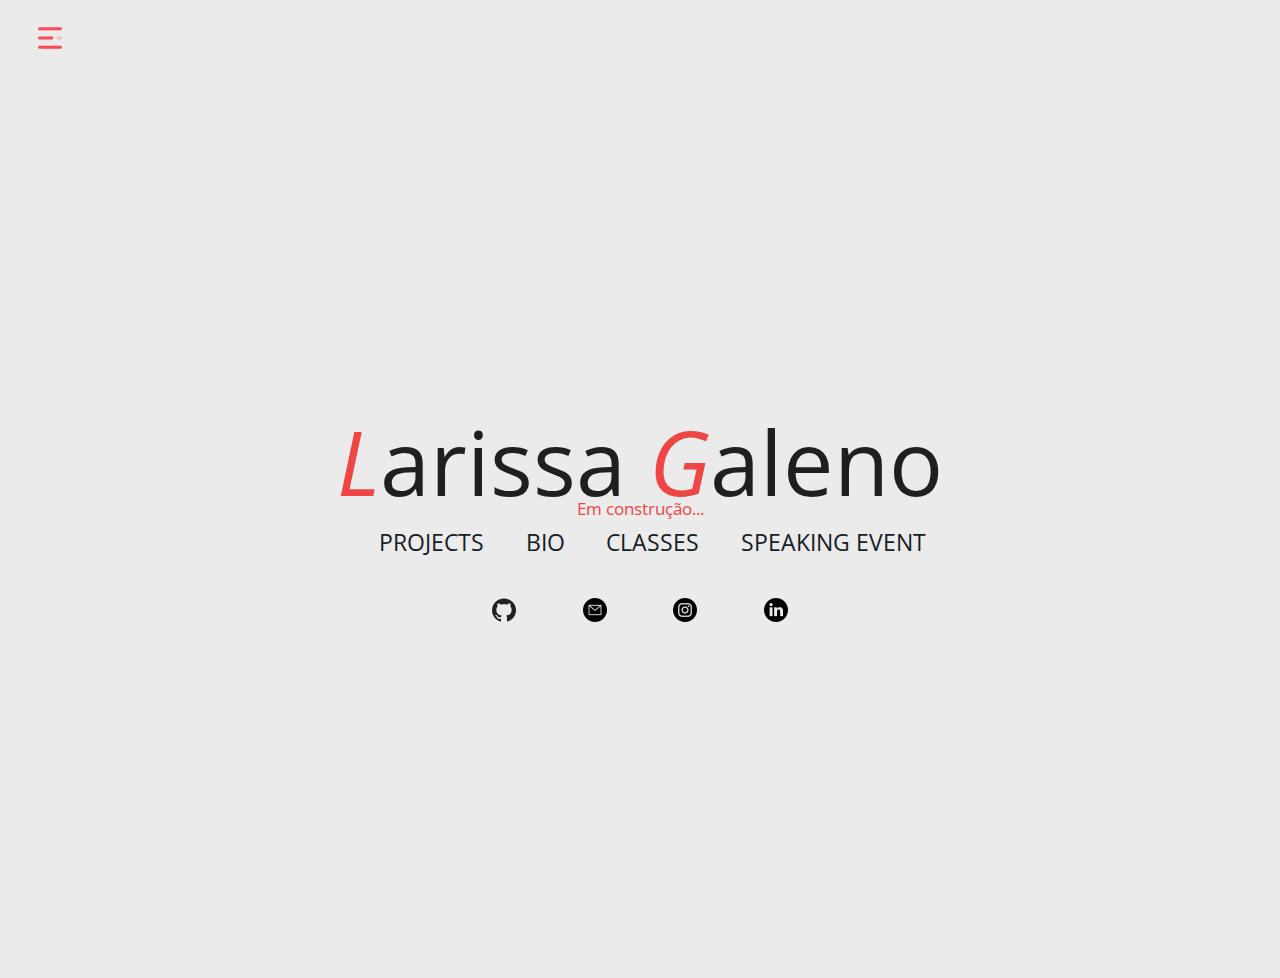
==== index.html @ 9fa6c516 "+ sidenav" ====
<!DOCTYPE html>
<html>
    <head>
        <!--Import Google Icon Font-->
        <link href="https://fonts.googleapis.com/icon?family=Material+Icons" rel="stylesheet">
        <!-- Import google Open Sans Condensed Font -->
        <link href="https://fonts.googleapis.com/css?family=Open+Sans+Condensed:300&display=swap" rel="stylesheet">
        <!--Import materialize.css-->
        <link type="text/css" rel="stylesheet" href="materialize/css/materialize.min.css"  media="screen,projection"/>

        <!-- importing styles -->
        <link type="text/css" rel="stylesheet" href="style.css"  media="screen,projection"/>
        <link type="text/css" rel="stylesheet" href="index-style.css"  media="screen,projection"/>

        <!--Let browser know website is optimized for mobile-->
        <meta name="viewport" content="width=device-width, initial-scale=1.0"/>
    </head>

    <body>

        <div class='row'>
            <!-- SIDENAV -->
            <ul id="slide-out" class="sidenav">
                <li><div id='menu' class="right">
                    <span style='color:#EF4545; font-style: italic;'>M</span>enu <span style='color:#EF4545; font-style: italic;'>
                </div></li>
                <div id='nav'>
                    <li><a class="waves-effect" href="projects/projects.html">PROJECTS</a></li>
                    <li><div class="divider"></div></li>
                    <li><a class="waves-effect" href="bio/bio.html">BIO</a></li>
                    <li><div class="divider"></div></li>
                    <li><a class="waves-effect" href="classes/classes.html">CLASSES</a></li>
                    <li><div class="divider"></div></li>
                    <li><a class="waves-effect" href="speaking-event/speaking-event.html">SPEAKING EVENT</a></li>
                </div>
                <div id='rectangle'>
                    <a href='https://github.com/lagaleno' target='_blank'><img src='images/icon/github_white.png' alt='github'></a>

                    <a href='mailto: galeno@dcc.ufrj.br' target='_blank'><img id='social-media' src='images/icon/mail_white.png' alt='mail'></a>

                    <a href='https://www.instagram.com/lagaleno' target='_blank'><img id='social-media' src='images/icon/instagram_white.png' alt='instagram'></a>

                    <a href='https://www.linkedin.com/in/larissa-galeno-42022014a/' target='_blank'><img id='social-media' src='images/icon/linkedin_white.png' alt='linkedin'></a>
                </div>

            </ul>
            <a href="#" data-target="slide-out" class="sidenav-trigger"><img class="sidenav-img" src='images/icon/menu.png'></a>
            <!-- END SIDENAV -->

        </div>



        <div class="valign-wrapper" style="width:100%;height:100%;position: absolute;">
             <div class="valign" style="width:100%;">
                <div class='row'>
                    <div class="center-align"><h1 id='myname'> <span style='color:#EF4545; font-style: italic;'>L</span>arissa <span style='color:#EF4545; font-style: italic;'>G</span>aleno</h1>
                        <h6> Em construção... </h6>
                    </div>
                    <div class='center-align col s12 m12 l12'>
                        <ul id='horizonal-menu'>
                          <li id='horizonal-menu' ><a href="projects/projects.html">PROJECTS</a></li>
                          <li id='horizonal-menu' ><a href="bio/bio.html">BIO</a></li>
                          <li id='horizonal-menu' ><a href="classes/classes.html">CLASSES</a></li>
                          <li id='horizonal-menu'><a href="speaking-event/speaking-event.html">SPEAKING EVENT</a></li>
                        </ul>
                    </div>

                    <div class='center-align col s12 m12 l12'>
                        <a href='https://github.com/lagaleno' target='_blank'><img src='images/icon/github.png' alt='github'></a>

                        <a href='mailto: galeno@dcc.ufrj.br' target='_blank'><img id='social-media' src='images/icon/mail.png' alt='mail'></a>

                        <a href='https://www.instagram.com/lagaleno' target='_blank'><img id='social-media' src='images/icon/instagram.png' alt='instagram'></a>

                        <a href='https://www.linkedin.com/in/larissa-galeno-42022014a/' target='_blank'><img id='social-media' src='images/icon/linkedin.png' alt='linkedin'></a>
                    </div>

                </div>
            </div>
        </div>



        <!-- jQuery -->
        <script
            src="https://code.jquery.com/jquery-3.4.1.min.js"
            integrity="sha256-CSXorXvZcTkaix6Yvo6HppcZGetbYMGWSFlBw8HfCJo="
            crossorigin="anonymous">
        </script>
        <!--JavaScript at end of body for optimized loading-->
        <script type="text/javascript" src="materialize/js/materialize.min.js"></script>
        <script type="text/javascript" src="sidenav.js"></script>

    
    </body>

</html>
---- style.css ----
/* css that apply to all pages */

/* ----- TAGs ---- */
body {
	background-color: #EBEBEB;
	font-family: 'Open Sans Condensed', sans-serif; 
}


/* ----- IDs ----- */

#menu {
	font-size: 3em;
	margin-right: 5%;
	padding-top: 10%
}

#nav {
	padding-top: 40%;
}

#rectangle {
	width: 300px;
	height:50px;
	background-color: #EF4545;
	padding-left: 25%;
	padding-top: 2%;
	margin-top: 131%;

}
/* ------ CLASSES ----- */

.sidenav-img {
	margin-left: 3%;
	margin-top: 2%;
}

.sidenav {
	font-family: 'Open Sans Condensed', sans-serif;
}
---- index-style.css ----
/* css that are only used in index page */


/* ----- TAGS ---- */
h1 {
	line-height: 30%;
}

h6 {
	color: #EF4545;
}

ul {
  list-style-type: none;
  margin: 0;
  padding: 0;
  margin-top: 2%;
}


a {
	color: #152026;
	font-size: 1.5em;
}

a:hover {
	color: #EF4545;
}

/* ---- IDs ---- */
#myname {
	font-size: 6em;
}

#social-media {
	margin-top: 3%;
	margin-left: 5%;
}

#horizonal-menu {
  	display: inline;
	margin-left: 2%;
	margin-right: 1%;
}
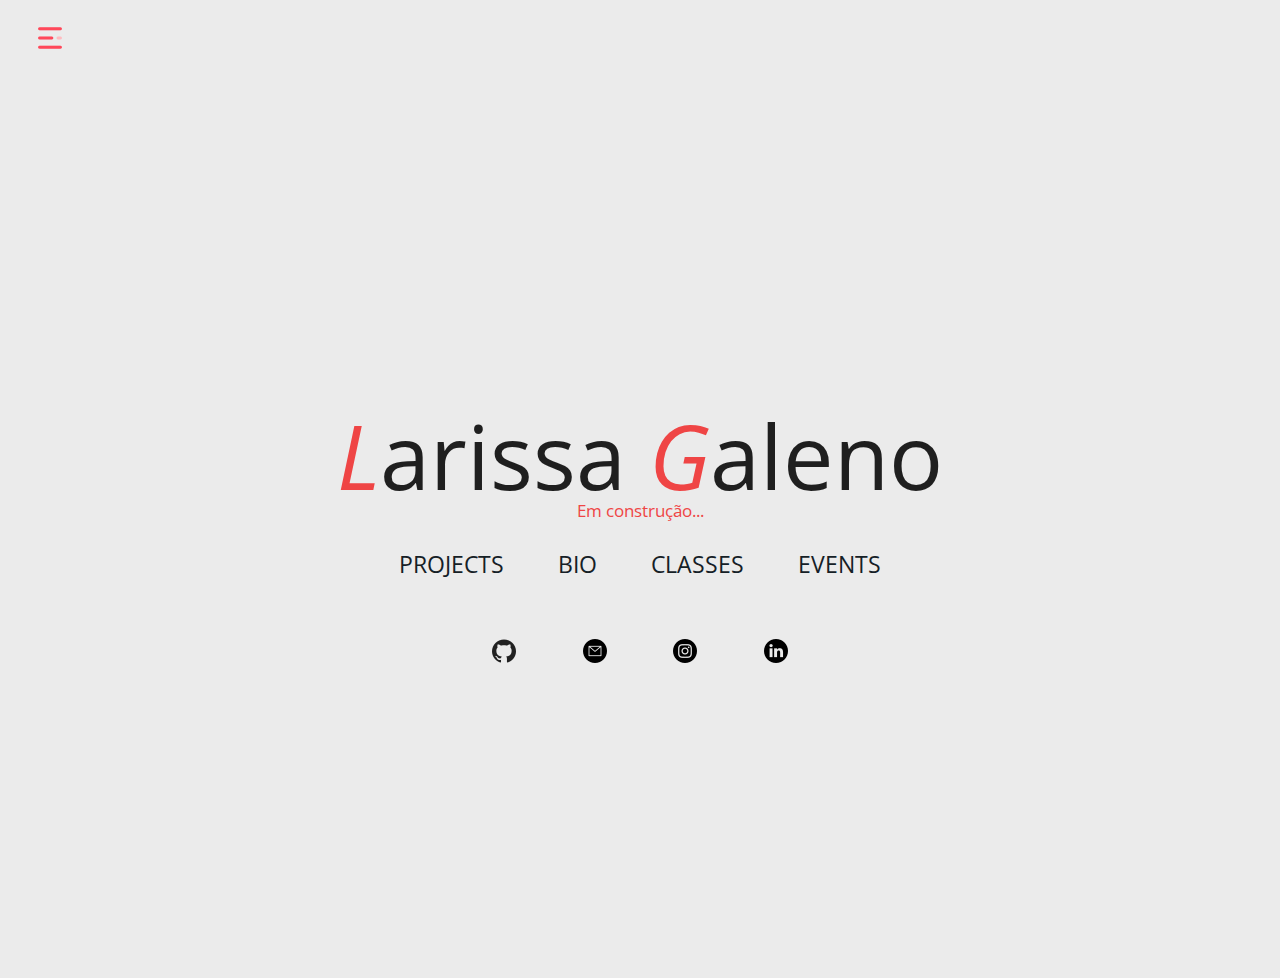
==== commit 7d37465e: "# responsividade de index; * nome das páginas" ====
--- a/index.html
+++ b/index.html
@@ -31,8 +31,9 @@
                     <li><div class="divider"></div></li>
                     <li><a class="waves-effect" href="classes/classes.html">CLASSES</a></li>
                     <li><div class="divider"></div></li>
-                    <li><a class="waves-effect" href="speaking-event/speaking-event.html">SPEAKING EVENT</a></li>
+                    <li><a class="waves-effect" href="events/events.html">EVENTS</a></li>
                 </div>
+                <!--
                 <div id='rectangle'>
                     <a href='https://github.com/lagaleno' target='_blank'><img src='images/icon/github_white.png' alt='github'></a>
 
@@ -42,7 +43,7 @@
 
                     <a href='https://www.linkedin.com/in/larissa-galeno-42022014a/' target='_blank'><img id='social-media' src='images/icon/linkedin_white.png' alt='linkedin'></a>
                 </div>
-
+                -->
             </ul>
             <a href="#" data-target="slide-out" class="sidenav-trigger"><img class="sidenav-img" src='images/icon/menu.png'></a>
             <!-- END SIDENAV -->
@@ -52,21 +53,30 @@
 
 
         <div class="valign-wrapper" style="width:100%;height:100%;position: absolute;">
-             <div class="valign" style="width:100%;">
-                <div class='row'>
-                    <div class="center-align"><h1 id='myname'> <span style='color:#EF4545; font-style: italic;'>L</span>arissa <span style='color:#EF4545; font-style: italic;'>G</span>aleno</h1>
-                        <h6> Em construção... </h6>
+            <div class="valign" style="width:100%;">
+                <div class='row center-align'>
+                    <div>
+                        <h1 class='flow-text' id='myname'> 
+                            <span style='color:#EF4545; font-style: italic;'>L</span>arissa <span style='color:#EF4545; font-style: italic;'>G</span>aleno
+                        </h1>
                     </div>
-                    <div class='center-align col s12 m12 l12'>
+                </div>
+                <div class='row center-align' id='username'>
+                    <h6 class='col s12'> Em construção... </h6>
+                </div>
+
+                <div class='row center-align'>
+                    <div class='col s12 m12 l12'>
                         <ul id='horizonal-menu'>
                           <li id='horizonal-menu' ><a href="projects/projects.html">PROJECTS</a></li>
                           <li id='horizonal-menu' ><a href="bio/bio.html">BIO</a></li>
                           <li id='horizonal-menu' ><a href="classes/classes.html">CLASSES</a></li>
-                          <li id='horizonal-menu'><a href="speaking-event/speaking-event.html">SPEAKING EVENT</a></li>
+                          <li id='horizonal-menu'><a href="events/events.html">EVENTS</a></li>
                         </ul>
                     </div>
-
-                    <div class='center-align col s12 m12 l12'>
+                </div>
+                <div class='row center-align'>
+                    <div class='col s12 m12 l12'>
                         <a href='https://github.com/lagaleno' target='_blank'><img src='images/icon/github.png' alt='github'></a>
 
                         <a href='mailto: galeno@dcc.ufrj.br' target='_blank'><img id='social-media' src='images/icon/mail.png' alt='mail'></a>
@@ -75,7 +85,6 @@
 
                         <a href='https://www.linkedin.com/in/larissa-galeno-42022014a/' target='_blank'><img id='social-media' src='images/icon/linkedin.png' alt='linkedin'></a>
                     </div>
-
                 </div>
             </div>
         </div>
--- a/style.css
+++ b/style.css
@@ -19,15 +19,18 @@
 	padding-top: 40%;
 }
 
+/*
 #rectangle {
 	width: 300px;
 	height:50px;
 	background-color: #EF4545;
 	padding-left: 25%;
 	padding-top: 2%;
-	margin-top: 131%;
+	margin-top: 100%;
 
 }
+*/
+
 /* ------ CLASSES ----- */
 
 .sidenav-img {
--- a/index-style.css
+++ b/index-style.css
@@ -2,12 +2,11 @@
 
 
 /* ----- TAGS ---- */
-h1 {
-	line-height: 30%;
-}
+
 
 h6 {
 	color: #EF4545;
+
 }
 
 ul {
@@ -40,5 +39,9 @@
 #horizonal-menu {
   	display: inline;
 	margin-left: 2%;
-	margin-right: 1%;
+	margin-right: 2%;
 }
+
+#username {
+	margin-top: -60px; 
+}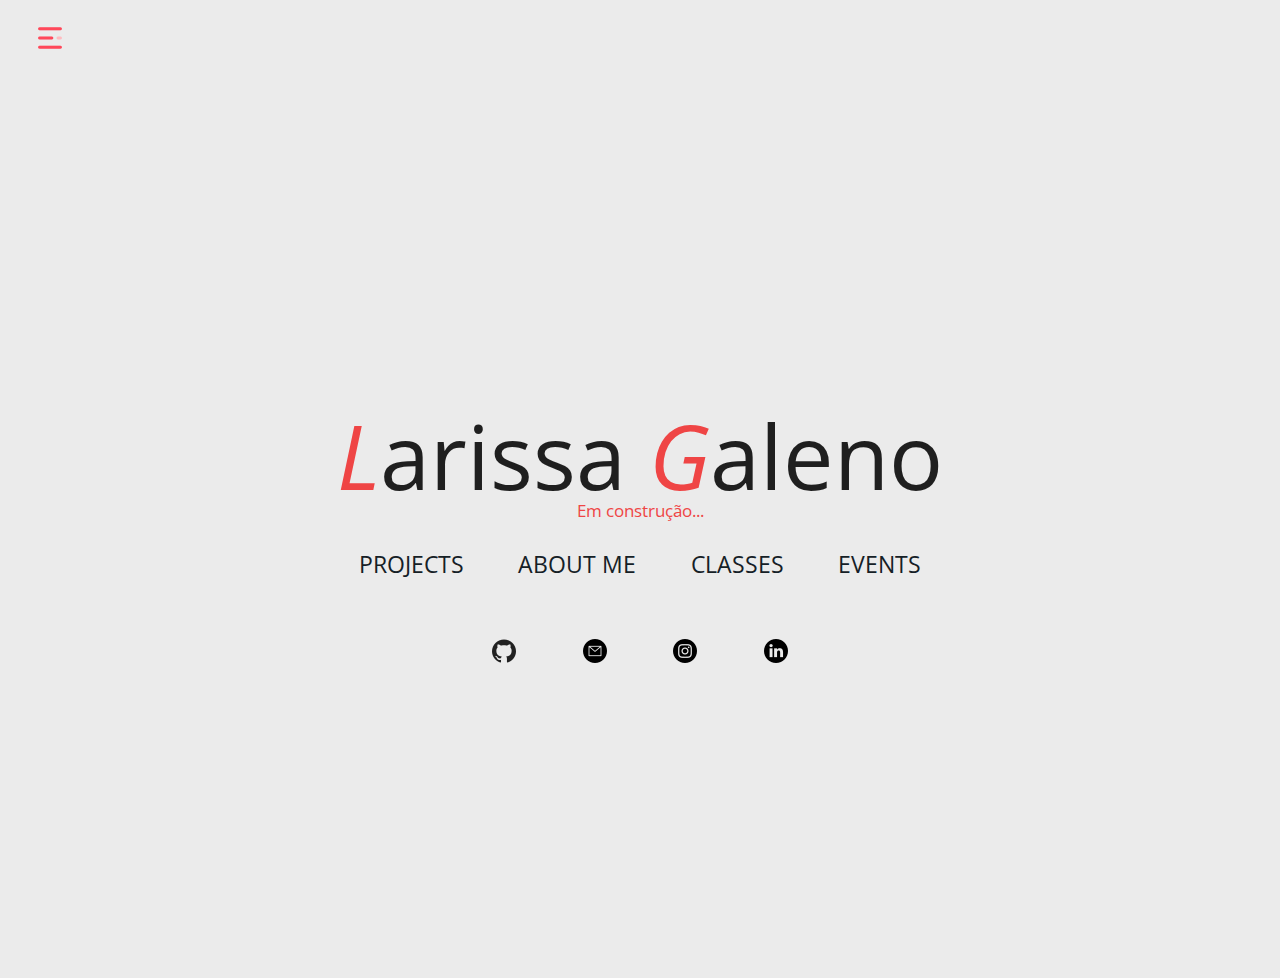
==== commit afe7c029: "- bio; + about me; + abput me layout and image; *sidenav" ====
--- a/index.html
+++ b/index.html
@@ -25,9 +25,11 @@
                     <span style='color:#EF4545; font-style: italic;'>M</span>enu <span style='color:#EF4545; font-style: italic;'>
                 </div></li>
                 <div id='nav'>
+                    <li><a class="waves-effect" href="index.html">HOME</a></li>
+                    <li><div class="divider"></div></li>
                     <li><a class="waves-effect" href="projects/projects.html">PROJECTS</a></li>
                     <li><div class="divider"></div></li>
-                    <li><a class="waves-effect" href="bio/bio.html">BIO</a></li>
+                    <li><a class="waves-effect" href="aboutme/aboutme.html">ABOUT ME</a></li>
                     <li><div class="divider"></div></li>
                     <li><a class="waves-effect" href="classes/classes.html">CLASSES</a></li>
                     <li><div class="divider"></div></li>
@@ -68,10 +70,10 @@
                 <div class='row center-align'>
                     <div class='col s12 m12 l12'>
                         <ul id='horizonal-menu'>
-                          <li id='horizonal-menu' ><a href="projects/projects.html">PROJECTS</a></li>
-                          <li id='horizonal-menu' ><a href="bio/bio.html">BIO</a></li>
-                          <li id='horizonal-menu' ><a href="classes/classes.html">CLASSES</a></li>
-                          <li id='horizonal-menu'><a href="events/events.html">EVENTS</a></li>
+                            <li id='horizonal-menu' ><a href="projects/projects.html">PROJECTS</a></li>
+                            <li id='horizonal-menu' ><a href="aboutme/aboutme.html">ABOUT ME</a></li>
+                            <li id='horizonal-menu' ><a href="classes/classes.html">CLASSES</a></li>
+                            <li id='horizonal-menu'><a href="events/events.html">EVENTS</a></li>
                         </ul>
                     </div>
                 </div>
--- a/style.css
+++ b/style.css
@@ -5,6 +5,12 @@
 	background-color: #EBEBEB;
 	font-family: 'Open Sans Condensed', sans-serif; 
 }
+
+h2 {
+	font-size: 2.5em;
+	margin-bottom: -10px;
+}
+
 
 
 /* ----- IDs ----- */
@@ -17,6 +23,15 @@
 
 #nav {
 	padding-top: 40%;
+}
+
+#title {
+	font-size: 4em;
+}
+
+#subtext {
+	margin-top: -65px;
+	color:#EF4545;
 }
 
 /*
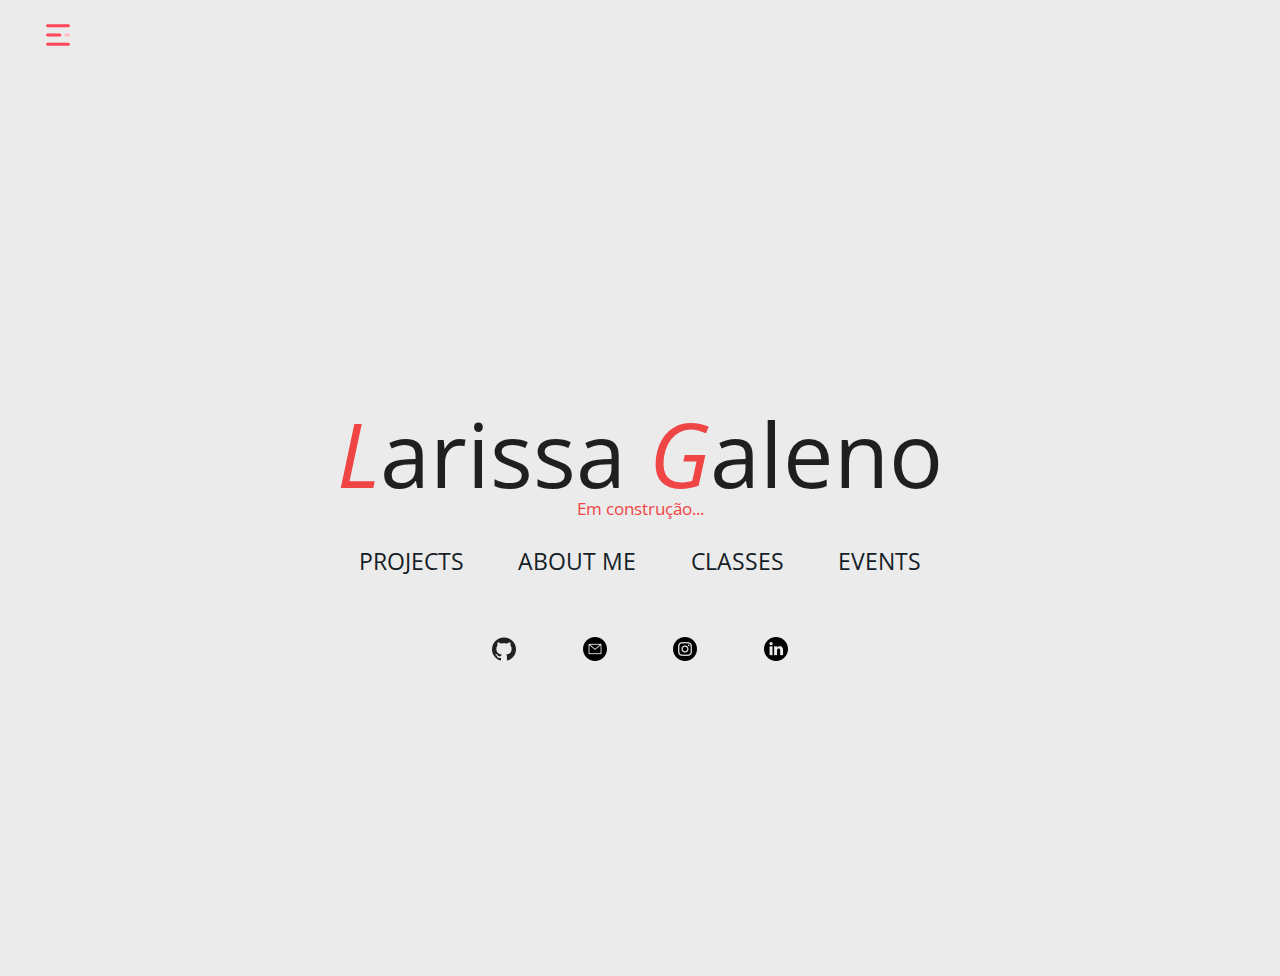
==== commit a646f812: "* index head; * layout PC e mobile de events" ====
--- a/index.html
+++ b/index.html
@@ -1,6 +1,8 @@
 <!DOCTYPE html>
 <html>
     <head>
+
+        <title> Home </title>
         <!--Import Google Icon Font-->
         <link href="https://fonts.googleapis.com/icon?family=Material+Icons" rel="stylesheet">
         <!-- Import google Open Sans Condensed Font -->
@@ -19,37 +21,38 @@
     <body>
 
         <div class='row'>
-            <!-- SIDENAV -->
-            <ul id="slide-out" class="sidenav">
-                <li><div id='menu' class="right">
-                    <span style='color:#EF4545; font-style: italic;'>M</span>enu <span style='color:#EF4545; font-style: italic;'>
-                </div></li>
-                <div id='nav'>
-                    <li><a class="waves-effect" href="index.html">HOME</a></li>
-                    <li><div class="divider"></div></li>
-                    <li><a class="waves-effect" href="projects/projects.html">PROJECTS</a></li>
-                    <li><div class="divider"></div></li>
-                    <li><a class="waves-effect" href="aboutme/aboutme.html">ABOUT ME</a></li>
-                    <li><div class="divider"></div></li>
-                    <li><a class="waves-effect" href="classes/classes.html">CLASSES</a></li>
-                    <li><div class="divider"></div></li>
-                    <li><a class="waves-effect" href="events/events.html">EVENTS</a></li>
-                </div>
-                <!--
-                <div id='rectangle'>
-                    <a href='https://github.com/lagaleno' target='_blank'><img src='images/icon/github_white.png' alt='github'></a>
+            <div class='col s11'>
+                <!-- SIDENAV -->
+                <ul id="slide-out" class="sidenav">
+                    <li><div id='menu' class="right">
+                        <span style='color:#EF4545; font-style: italic;'>M</span>enu <span style='color:#EF4545; font-style: italic;'>
+                    </div></li>
+                    <div id='nav'>
+                        <li><a class="waves-effect" href="index.html">HOME</a></li>
+                        <li><div class="divider"></div></li>
+                        <li><a class="waves-effect" href="projects/projects.html">PROJECTS</a></li>
+                        <li><div class="divider"></div></li>
+                        <li><a class="waves-effect" href="aboutme/aboutme.html">ABOUT ME</a></li>
+                        <li><div class="divider"></div></li>
+                        <li><a class="waves-effect" href="classes/classes.html">CLASSES</a></li>
+                        <li><div class="divider"></div></li>
+                        <li><a class="waves-effect" href="events/events.html">EVENTS</a></li>
+                    </div>
+                    <!--
+                    <div id='rectangle'>
+                        <a href='https://github.com/lagaleno' target='_blank'><img src='images/icon/github_white.png' alt='github'></a>
 
-                    <a href='mailto: galeno@dcc.ufrj.br' target='_blank'><img id='social-media' src='images/icon/mail_white.png' alt='mail'></a>
+                        <a href='mailto: galeno@dcc.ufrj.br' target='_blank'><img id='social-media' src='images/icon/mail_white.png' alt='mail'></a>
 
-                    <a href='https://www.instagram.com/lagaleno' target='_blank'><img id='social-media' src='images/icon/instagram_white.png' alt='instagram'></a>
+                        <a href='https://www.instagram.com/lagaleno' target='_blank'><img id='social-media' src='images/icon/instagram_white.png' alt='instagram'></a>
 
-                    <a href='https://www.linkedin.com/in/larissa-galeno-42022014a/' target='_blank'><img id='social-media' src='images/icon/linkedin_white.png' alt='linkedin'></a>
-                </div>
-                -->
-            </ul>
-            <a href="#" data-target="slide-out" class="sidenav-trigger"><img class="sidenav-img" src='images/icon/menu.png'></a>
-            <!-- END SIDENAV -->
-
+                        <a href='https://www.linkedin.com/in/larissa-galeno-42022014a/' target='_blank'><img id='social-media' src='images/icon/linkedin_white.png' alt='linkedin'></a>
+                    </div>
+                    -->
+                </ul>
+                <a href="#" data-target="slide-out" class="sidenav-trigger"><img class="sidenav-img" src='images/icon/menu.png'></a>
+                <!-- END SIDENAV -->
+            </div>
         </div>
 
 
--- a/index-style.css
+++ b/index-style.css
@@ -44,4 +44,9 @@
 
 #username {
 	margin-top: -60px; 
+}
+
+#teste {
+	margin-top: 2%;
+
 }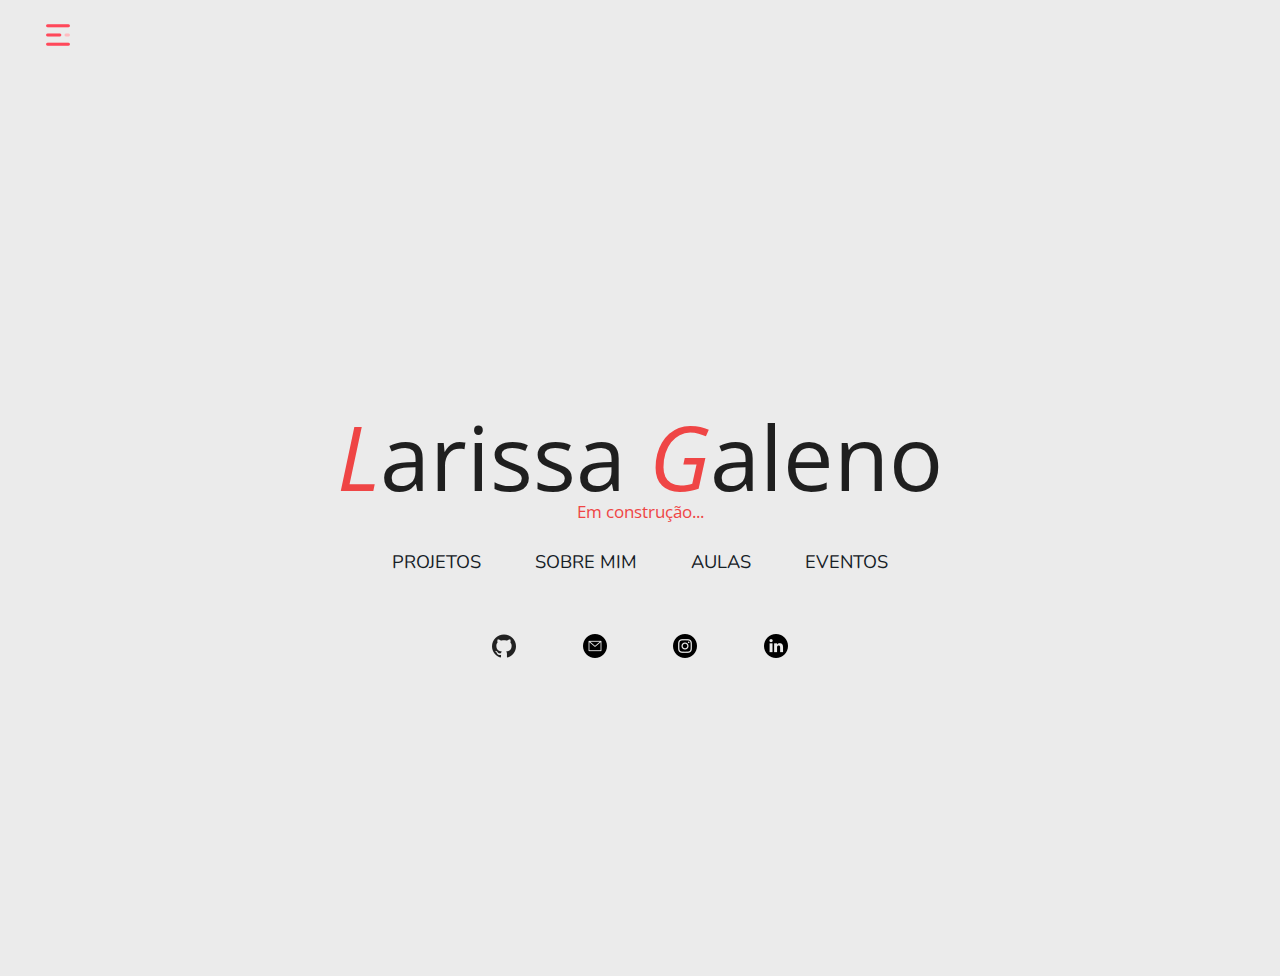
==== commit 1f9e3159: "* fonte (texto com Nuninto); * navegação em port; layhout da pagina classes" ====
--- a/index.html
+++ b/index.html
@@ -5,8 +5,10 @@
         <title> Home </title>
         <!--Import Google Icon Font-->
         <link href="https://fonts.googleapis.com/icon?family=Material+Icons" rel="stylesheet">
-        <!-- Import google Open Sans Condensed Font -->
+        <!-- Import google Font -->
         <link href="https://fonts.googleapis.com/css?family=Open+Sans+Condensed:300&display=swap" rel="stylesheet">
+        <link href="https://fonts.googleapis.com/css2?family=Nunito:ital,wght@0,200;1,300&display=swap" rel="stylesheet">
+
         <!--Import materialize.css-->
         <link type="text/css" rel="stylesheet" href="materialize/css/materialize.min.css"  media="screen,projection"/>
 
@@ -28,15 +30,15 @@
                         <span style='color:#EF4545; font-style: italic;'>M</span>enu <span style='color:#EF4545; font-style: italic;'>
                     </div></li>
                     <div id='nav'>
-                        <li><a class="waves-effect" href="index.html">HOME</a></li>
+                        <li><a class="waves-effect" href="index.html">INICIO</a></li>
                         <li><div class="divider"></div></li>
-                        <li><a class="waves-effect" href="projects/projects.html">PROJECTS</a></li>
+                        <li><a class="waves-effect" href="projects/projects.html">PROJETOS</a></li>
                         <li><div class="divider"></div></li>
-                        <li><a class="waves-effect" href="aboutme/aboutme.html">ABOUT ME</a></li>
+                        <li><a class="waves-effect" href="aboutme/aboutme.html">SOBRE MIM</a></li>
                         <li><div class="divider"></div></li>
-                        <li><a class="waves-effect" href="classes/classes.html">CLASSES</a></li>
+                        <li><a class="waves-effect" href="classes/classes.html">AULAS</a></li>
                         <li><div class="divider"></div></li>
-                        <li><a class="waves-effect" href="events/events.html">EVENTS</a></li>
+                        <li><a class="waves-effect" href="events/events.html">EVENTOS</a></li>
                     </div>
                     <!--
                     <div id='rectangle'>
@@ -73,10 +75,10 @@
                 <div class='row center-align'>
                     <div class='col s12 m12 l12'>
                         <ul id='horizonal-menu'>
-                            <li id='horizonal-menu' ><a href="projects/projects.html">PROJECTS</a></li>
-                            <li id='horizonal-menu' ><a href="aboutme/aboutme.html">ABOUT ME</a></li>
-                            <li id='horizonal-menu' ><a href="classes/classes.html">CLASSES</a></li>
-                            <li id='horizonal-menu'><a href="events/events.html">EVENTS</a></li>
+                            <li id='horizonal-menu' ><a href="projects/projects.html">PROJETOS</a></li>
+                            <li id='horizonal-menu' ><a href="aboutme/aboutme.html">SOBRE MIM</a></li>
+                            <li id='horizonal-menu' ><a href="classes/classes.html">AULAS</a></li>
+                            <li id='horizonal-menu'><a href="events/events.html">EVENTOS</a></li>
                         </ul>
                     </div>
                 </div>
--- a/style.css
+++ b/style.css
@@ -11,14 +11,22 @@
 	margin-bottom: -10px;
 }
 
+p {
+	font-family: 'Nunito', sans-serif;
+}
+
+li {
+	font-family: 'Nunito', sans-serif
+}
 
 
 /* ----- IDs ----- */
 
 #menu {
+	font-family: 'Open Sans Condensed', sans-serif;
 	font-size: 3em;
 	margin-right: 5%;
-	padding-top: 10%
+	padding-top: 10%;
 }
 
 #nav {
--- a/index-style.css
+++ b/index-style.css
@@ -37,6 +37,7 @@
 }
 
 #horizonal-menu {
+	font-size: 0.9em;
   	display: inline;
 	margin-left: 2%;
 	margin-right: 2%;
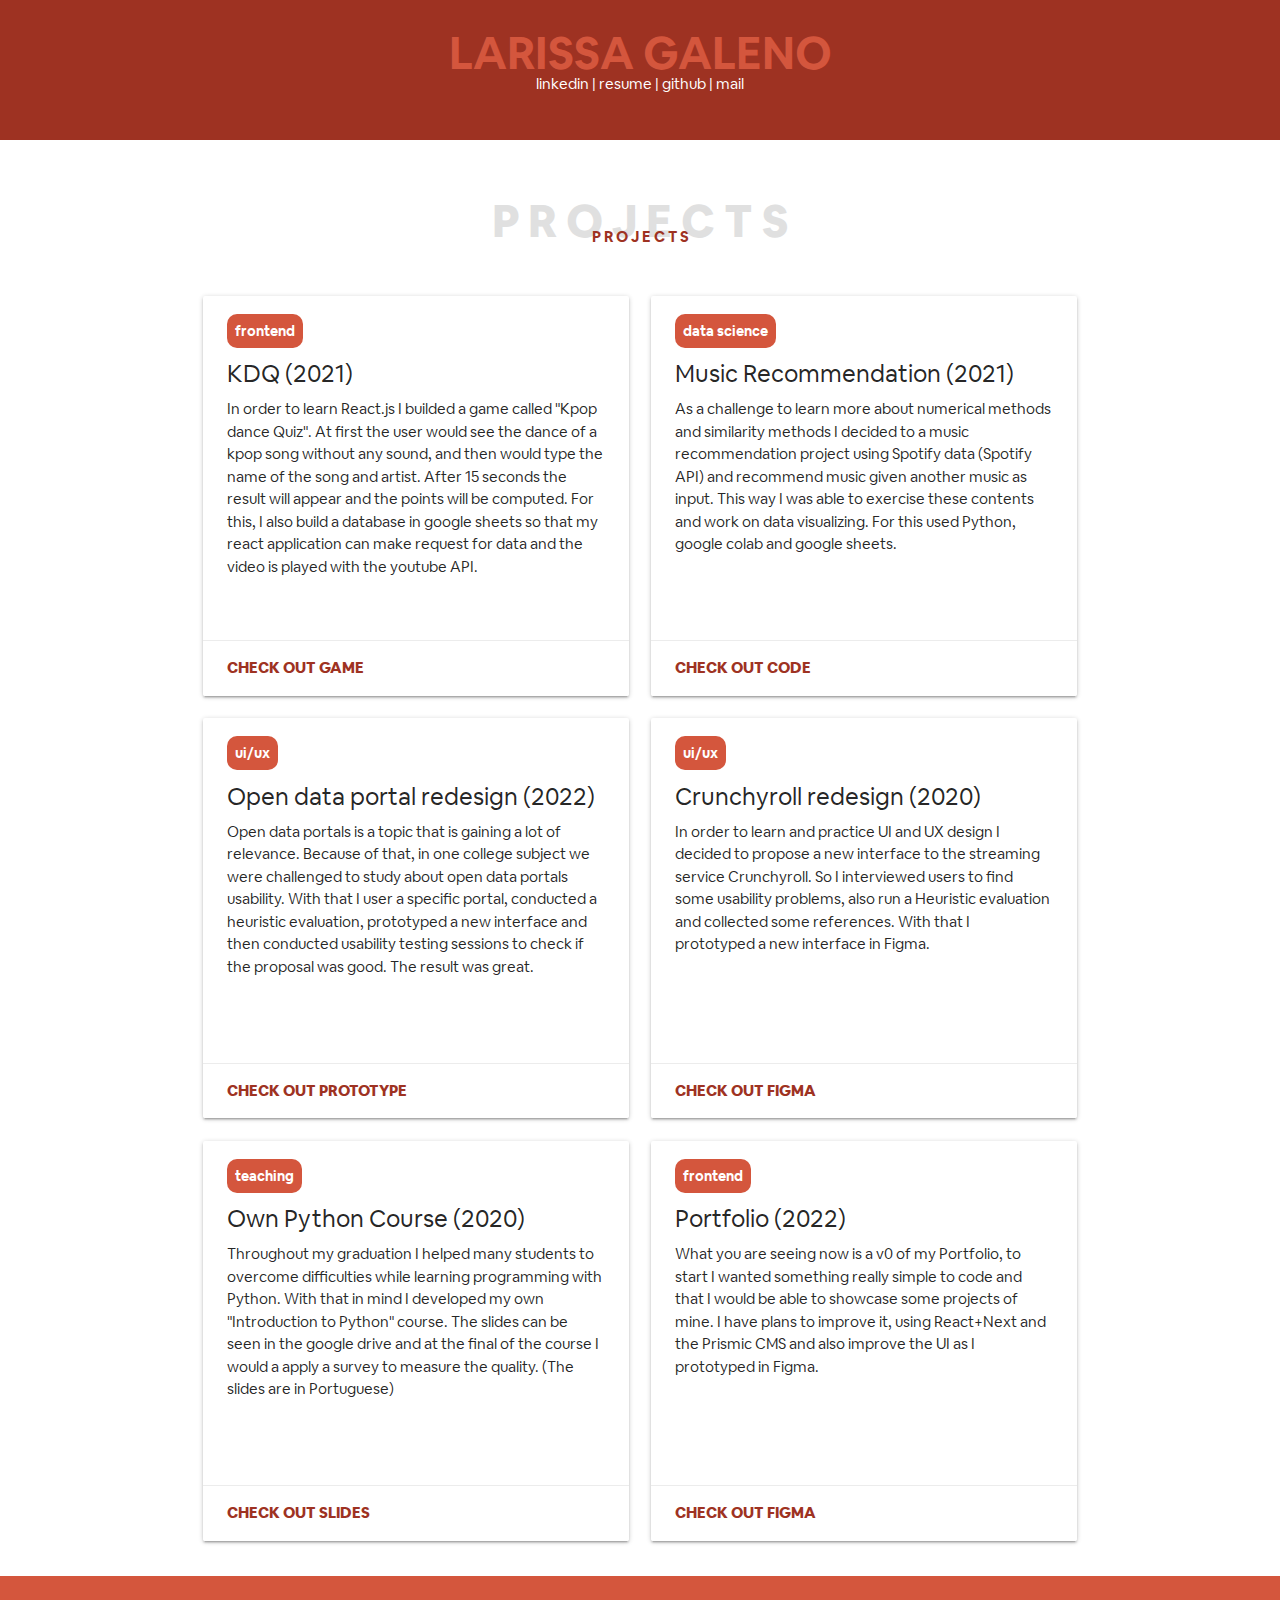
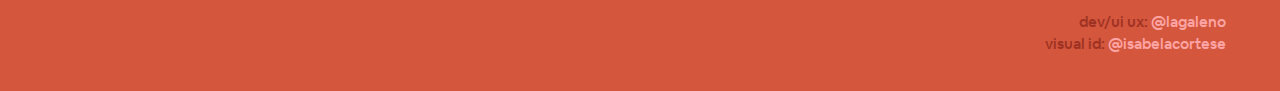
==== commit 92cdaede: "updating to ver0" ====
--- a/index.html
+++ b/index.html
@@ -1,114 +1,53 @@
 <!DOCTYPE html>
 <html>
     <head>
-
-        <title> Home </title>
         <!--Import Google Icon Font-->
         <link href="https://fonts.googleapis.com/icon?family=Material+Icons" rel="stylesheet">
-        <!-- Import google Font -->
-        <link href="https://fonts.googleapis.com/css?family=Open+Sans+Condensed:300&display=swap" rel="stylesheet">
-        <link href="https://fonts.googleapis.com/css2?family=Nunito:ital,wght@0,200;1,300&display=swap" rel="stylesheet">
-
         <!--Import materialize.css-->
-        <link type="text/css" rel="stylesheet" href="materialize/css/materialize.min.css"  media="screen,projection"/>
-
-        <!-- importing styles -->
-        <link type="text/css" rel="stylesheet" href="style.css"  media="screen,projection"/>
-        <link type="text/css" rel="stylesheet" href="index-style.css"  media="screen,projection"/>
+        <link type="text/css" rel="stylesheet" href="css/materialize.min.css"  media="screen,projection"/>
+        <!-- Import stylesheet-->
+        <link type="text/css" rel="stylesheet" href="css/styles.css"  media="screen,projection"/>
 
         <!--Let browser know website is optimized for mobile-->
         <meta name="viewport" content="width=device-width, initial-scale=1.0"/>
+        <!-- Favicon -->
+        <link rel="icon" href="assets/img/logo/logo.svg">
+        <!-- Title -->
+        <title>Larissa Galeno</title>
     </head>
 
     <body>
+        <section>
+            <div id="intro"> 
+                
+            </div>
 
-        <div class='row'>
-            <div class='col s11'>
-                <!-- SIDENAV -->
-                <ul id="slide-out" class="sidenav">
-                    <li><div id='menu' class="right">
-                        <span style='color:#EF4545; font-style: italic;'>M</span>enu <span style='color:#EF4545; font-style: italic;'>
-                    </div></li>
-                    <div id='nav'>
-                        <li><a class="waves-effect" href="index.html">INICIO</a></li>
-                        <li><div class="divider"></div></li>
-                        <li><a class="waves-effect" href="projects/projects.html">PROJETOS</a></li>
-                        <li><div class="divider"></div></li>
-                        <li><a class="waves-effect" href="aboutme/aboutme.html">SOBRE MIM</a></li>
-                        <li><div class="divider"></div></li>
-                        <li><a class="waves-effect" href="classes/classes.html">AULAS</a></li>
-                        <li><div class="divider"></div></li>
-                        <li><a class="waves-effect" href="events/events.html">EVENTOS</a></li>
+            <div id="projects" class="container">
+                <div class="title center-align">
+                    <div style="font-family: ExtraBold; color: #E0E0E0; font-size: 3em;"> 
+                        P R O J E C T S
                     </div>
-                    <!--
-                    <div id='rectangle'>
-                        <a href='https://github.com/lagaleno' target='_blank'><img src='images/icon/github_white.png' alt='github'></a>
-
-                        <a href='mailto: galeno@dcc.ufrj.br' target='_blank'><img id='social-media' src='images/icon/mail_white.png' alt='mail'></a>
-
-                        <a href='https://www.instagram.com/lagaleno' target='_blank'><img id='social-media' src='images/icon/instagram_white.png' alt='instagram'></a>
-
-                        <a href='https://www.linkedin.com/in/larissa-galeno-42022014a/' target='_blank'><img id='social-media' src='images/icon/linkedin_white.png' alt='linkedin'></a>
-                    </div>
-                    -->
-                </ul>
-                <a href="#" data-target="slide-out" class="sidenav-trigger"><img class="sidenav-img" src='images/icon/menu.png'></a>
-                <!-- END SIDENAV -->
-            </div>
-        </div>
-
-
-
-        <div class="valign-wrapper" style="width:100%;height:100%;position: absolute;">
-            <div class="valign" style="width:100%;">
-                <div class='row center-align'>
-                    <div>
-                        <h1 class='flow-text' id='myname'> 
-                            <span style='color:#EF4545; font-style: italic;'>L</span>arissa <span style='color:#EF4545; font-style: italic;'>G</span>aleno
-                        </h1>
+                    <div style="font-family: bold; color: #9E3222; font-size: 1em; margin-top: -30px">
+                        P R O J E C T S
                     </div>
                 </div>
-                <div class='row center-align' id='username'>
-                    <h6 class='col s12'> Em construção... </h6>
+
+                <div id="cards" class="row">
+
                 </div>
 
-                <div class='row center-align'>
-                    <div class='col s12 m12 l12'>
-                        <ul id='horizonal-menu'>
-                            <li id='horizonal-menu' ><a href="projects/projects.html">PROJETOS</a></li>
-                            <li id='horizonal-menu' ><a href="aboutme/aboutme.html">SOBRE MIM</a></li>
-                            <li id='horizonal-menu' ><a href="classes/classes.html">AULAS</a></li>
-                            <li id='horizonal-menu'><a href="events/events.html">EVENTOS</a></li>
-                        </ul>
-                    </div>
-                </div>
-                <div class='row center-align'>
-                    <div class='col s12 m12 l12'>
-                        <a href='https://github.com/lagaleno' target='_blank'><img src='images/icon/github.png' alt='github'></a>
+            </div>
+        </section>
 
-                        <a href='mailto: galeno@dcc.ufrj.br' target='_blank'><img id='social-media' src='images/icon/mail.png' alt='mail'></a>
+        <footer class="page-footer" id="footer">
 
-                        <a href='https://www.instagram.com/lagaleno' target='_blank'><img id='social-media' src='images/icon/instagram.png' alt='instagram'></a>
+        </footer>
 
-                        <a href='https://www.linkedin.com/in/larissa-galeno-42022014a/' target='_blank'><img id='social-media' src='images/icon/linkedin.png' alt='linkedin'></a>
-                    </div>
-                </div>
-            </div>
-        </div>
-
-
-
-        <!-- jQuery -->
-        <script
-            src="https://code.jquery.com/jquery-3.4.1.min.js"
-            integrity="sha256-CSXorXvZcTkaix6Yvo6HppcZGetbYMGWSFlBw8HfCJo="
-            crossorigin="anonymous">
-        </script>
         <!--JavaScript at end of body for optimized loading-->
-        <script type="text/javascript" src="materialize/js/materialize.min.js"></script>
-        <script type="text/javascript" src="sidenav.js"></script>
-
-    
+        <script type="text/javascript" src="js/materialize.min.js"></script>
+        <script type="text/javascript" src="js/components/navbar.js"></script>
+        <script type="text/javascript" src="js/components/sidenav.js"></script>
+        <script type="text/javascript" src="js/components/cards.js"></script>
+        <script type="text/javascript" src="js/components/footer.js"></script>
     </body>
-
-</html>  
+</html>--- a/css/styles.css
+++ b/css/styles.css
@@ -0,0 +1,97 @@
+@font-face {
+    font-family: 'Book';
+    src: url('../assets/font/AirbnbCerealBook.ttf');
+}
+@font-face { 
+    font-family: 'Light';
+    src: url('../assets/font/AirbnbCerealLight.ttf');
+}
+@font-face {
+    font-family: 'Medium';
+    src: url('../assets/font/AirbnbCerealMedium.ttf');
+}
+@font-face {
+    font-family: 'Bold';
+    src: url('../assets/font/AirbnbCerealBold.ttf');
+}
+@font-face {
+    font-family: 'ExtraBold';
+    src: url('../assets/font/AirbnbCerealExtraBold.ttf');
+}
+@font-face {
+    font-family: 'Black';
+    src: url('../assets/font/AirbnbCerealBlack.ttf');
+}
+
+body {
+    display: flex;
+    flex-direction: column;
+}
+
+
+footer {
+    background-color:#D4563D !important;
+    font-family: Medium;
+    width: 100%;
+    position: relative;
+    left: 0;
+    bottom: 0;
+}
+
+#intro {
+    background-color: #9E3222;
+    padding-bottom: 25px;
+    padding-top: 40px;
+}
+
+#projects {
+    padding-top: 48px;
+}
+
+#cards {
+    padding-top: 40px;
+}
+
+.name {
+    font-family: Bold;
+    color: #D4563D;
+    font-size: 3em;
+    margin-top: -20px;
+}
+
+.links {
+    font-family: Book;
+    margin-top: -60px; 
+    color: #FFFFFF;
+}
+
+.links a {
+    color: #FFFFFF;
+}
+
+.label {
+    background-color: #D4563D;
+    color: #FFFFFF;
+    font-family: Bold;
+    font-size: 0.9em;
+    padding: 8px;
+    border-radius: 10px;
+}
+
+.card-title {
+    margin-top: 16px;
+    font-family: Book;
+}
+
+.card-content {
+    font-family: Book;
+}
+
+.card-action {
+    font-family: ExtraBold;
+    
+}
+
+.card-action a {
+    color: #9E3222 !important;
+}
